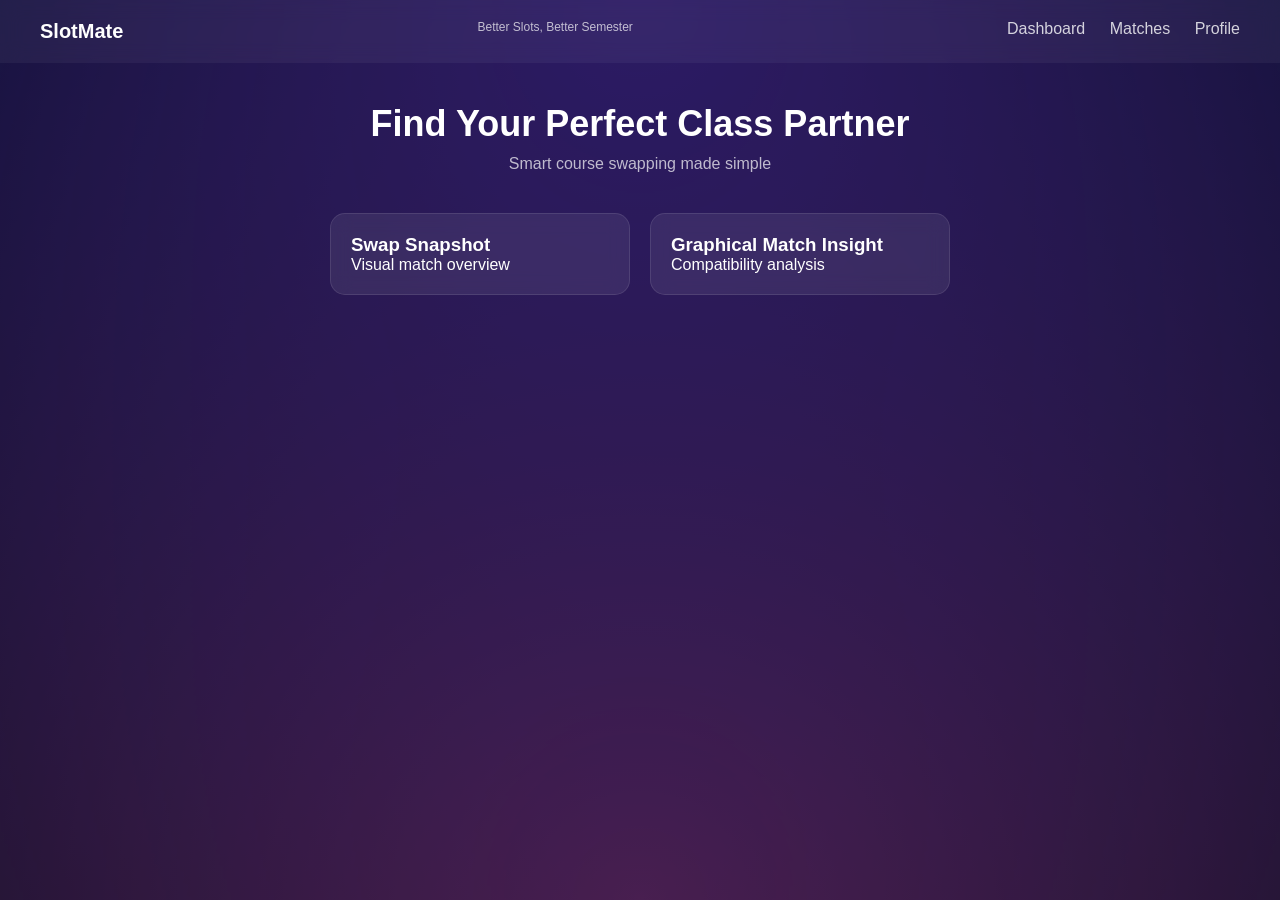
==== frontend/index.html @ 59a0ee5d "Basic initial UI" ====
<!DOCTYPE html>
<html lang="en">
<head>
    <meta charset="UTF-8">
    <meta name="viewport" content="width=device-width, initial-scale=1.0">
    <title>SlotMate</title>

    <link rel="stylesheet" href="css/global.css">
    <link rel="stylesheet" href="css/dashboard.css">
</head>
<body>

    <div class="background-glow"></div>

    <nav class="navbar">
        <div class="logo">SlotMate</div>
        <div class="slogan">Better Slots, Better Semester</div>

        <div class="nav-right">
            <span>Dashboard</span>
            <span>Matches</span>
            <span>Profile</span>
        </div>
    </nav>

    <main class="container">

        <section class="hero">
            <h1>Find Your Perfect Class Partner</h1>
            <p>Smart course swapping made simple</p>
        </section>

        <section class="cards-section">
            <div class="card">
                <h3>Swap Snapshot</h3>
                <p>Visual match overview</p>
            </div>

            <div class="card">
                <h3>Graphical Match Insight</h3>
                <p>Compatibility analysis</p>
            </div>
        </section>

    </main>

</body>
</html>
---- frontend/css/global.css ----
* {
    margin: 0;
    padding: 0;
    box-sizing: border-box;
    font-family: Arial, sans-serif;
}

body {
    background: #0b0f2a;
    color: white;
}

/* background glow */
.background-glow {
    position: fixed;
    width: 100%;
    height: 100%;
    background: radial-gradient(circle at top, #7c3aed, transparent),
                radial-gradient(circle at bottom, #ec4899, transparent);
    opacity: 0.3;
    z-index: -1;
}

/* navbar */
.navbar {
    display: flex;
    justify-content: space-between;
    padding: 20px 40px;
    background: rgba(255,255,255,0.05);
    backdrop-filter: blur(10px);
}

.logo {
    font-size: 20px;
    font-weight: bold;
}

.slogan {
    font-size: 12px;
    opacity: 0.7;
}

.nav-right span {
    margin-left: 20px;
    cursor: pointer;
    opacity: 0.8;
}

.nav-right span:hover {
    opacity: 1;
}
---- frontend/css/dashboard.css ----
.container {
    padding: 40px;
}

.hero {
    text-align: center;
    margin-bottom: 40px;
}

.hero h1 {
    font-size: 36px;
}

.hero p {
    opacity: 0.7;
    margin-top: 10px;
}

.cards-section {
    display: flex;
    gap: 20px;
    justify-content: center;
}

.card {
    width: 300px;
    padding: 20px;
    background: rgba(255,255,255,0.08);
    border: 1px solid rgba(255,255,255,0.1);
    border-radius: 15px;
    backdrop-filter: blur(10px);
    transition: 0.3s;
}

.card:hover {
    transform: translateY(-5px);
    border-color: #7c3aed;
}
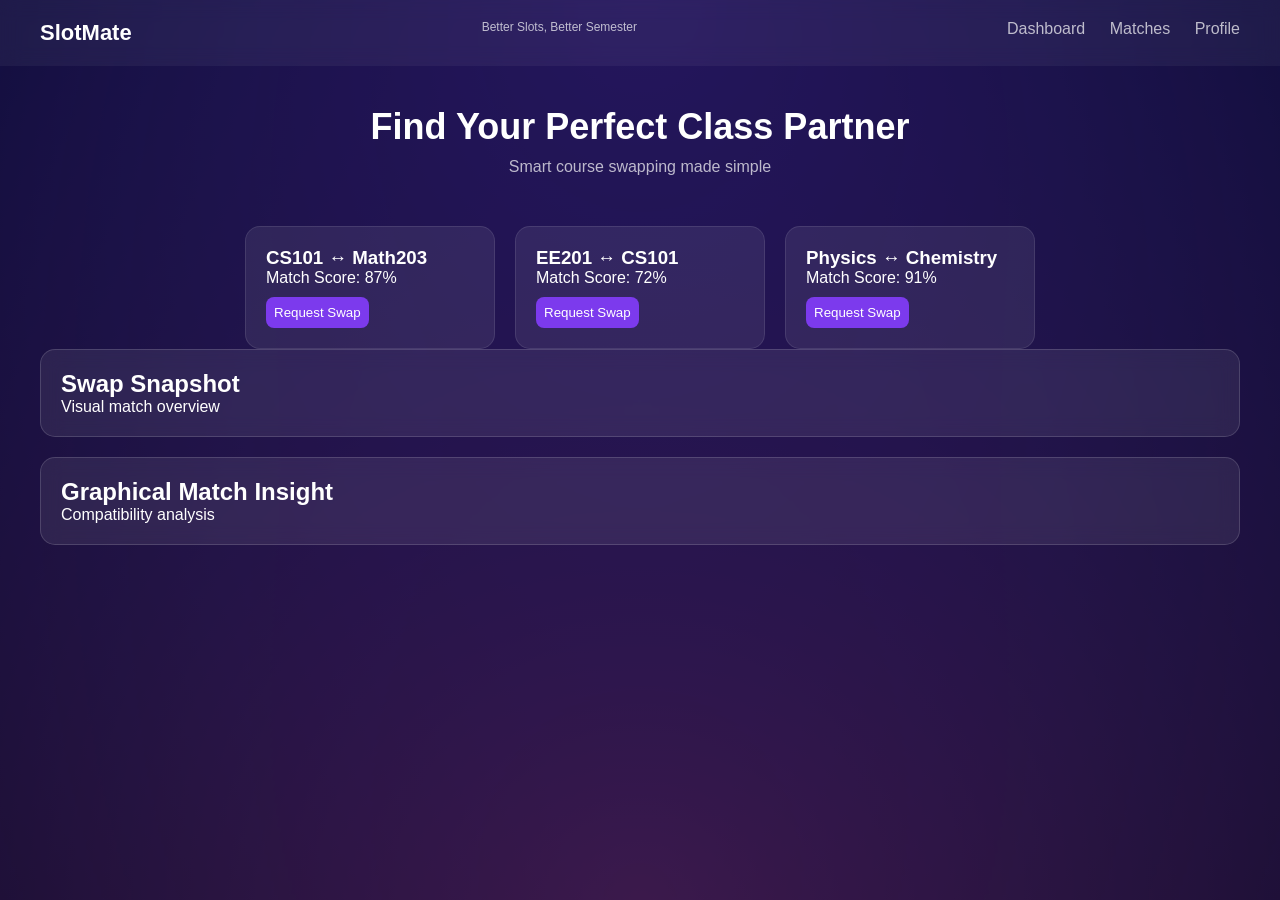
==== commit f2d7488e: "Basic ui part-2" ====
--- a/frontend/index.html
+++ b/frontend/index.html
@@ -10,18 +10,18 @@
 </head>
 <body>
 
-    <div class="background-glow"></div>
+    <div class="bg"></div>
 
-    <nav class="navbar">
+    <header class="navbar">
         <div class="logo">SlotMate</div>
         <div class="slogan">Better Slots, Better Semester</div>
 
-        <div class="nav-right">
-            <span>Dashboard</span>
-            <span>Matches</span>
-            <span>Profile</span>
+        <div class="nav-links">
+            <a href="#">Dashboard</a>
+            <a href="#">Matches</a>
+            <a href="#">Profile</a>
         </div>
-    </nav>
+    </header>
 
     <main class="container">
 
@@ -30,14 +30,38 @@
             <p>Smart course swapping made simple</p>
         </section>
 
-        <section class="cards-section">
+        <section class="cards">
+
             <div class="card">
-                <h3>Swap Snapshot</h3>
-                <p>Visual match overview</p>
+            <h3>CS101 ↔ Math203</h3>
+            <p>Match Score: 87%</p>
+            <button>Request Swap</button>
+             </div>
+
+            <div class="card">
+            <h3>EE201 ↔ CS101</h3>
+            <p>Match Score: 72%</p>
+            <button>Request Swap</button>
             </div>
 
             <div class="card">
-                <h3>Graphical Match Insight</h3>
+            <h3>Physics ↔ Chemistry</h3>
+            <p>Match Score: 91%</p>
+            <button>Request Swap</button>
+            </div>
+
+    </section>
+
+        <section class="snapshot">
+            <div class="glass-card">
+                <h2>Swap Snapshot</h2>
+                <p>Visual match overview</p>
+            </div>
+        </section>    
+
+        <section class="insight">
+            <div class="glass-card">
+                <h2>Graphical Match Insight</h2>
                 <p>Compatibility analysis</p>
             </div>
         </section>
--- a/frontend/css/global.css
+++ b/frontend/css/global.css
@@ -2,22 +2,22 @@
     margin: 0;
     padding: 0;
     box-sizing: border-box;
-    font-family: Arial, sans-serif;
+    font-family: Arial;
 }
 
 body {
-    background: #0b0f2a;
+    background: #070B2D ;
     color: white;
 }
 
 /* background glow */
-.background-glow {
+.bg {
     position: fixed;
     width: 100%;
     height: 100%;
     background: radial-gradient(circle at top, #7c3aed, transparent),
                 radial-gradient(circle at bottom, #ec4899, transparent);
-    opacity: 0.3;
+    opacity: 0.25;
     z-index: -1;
 }
 
@@ -31,7 +31,7 @@
 }
 
 .logo {
-    font-size: 20px;
+    font-size: 22px;
     font-weight: bold;
 }
 
@@ -40,12 +40,21 @@
     opacity: 0.7;
 }
 
-.nav-right span {
-    margin-left: 20px;
-    cursor: pointer;
-    opacity: 0.8;
+.nav-links a {
+   margin-left: 20px;
+   color: white;
+   text-decoration: none;
+   opacity: 0.7; 
 }
 
-.nav-right span:hover {
-    opacity: 1;
+.nav-links a:hover {
+  opacity: 1;
+}
+
+.glass-card {
+  background: rgba(255,255,255,0.08);
+  border: 1px solid rgba(255,255,255,0.15);
+  border-radius: 15px;
+  padding: 20px;
+  backdrop-filter: blur(10px);
 }
--- a/frontend/css/dashboard.css
+++ b/frontend/css/dashboard.css
@@ -4,7 +4,7 @@
 
 .hero {
     text-align: center;
-    margin-bottom: 40px;
+    margin-bottom: 50px;
 }
 
 .hero h1 {
@@ -16,23 +16,38 @@
     margin-top: 10px;
 }
 
-.cards-section {
-    display: flex;
-    gap: 20px;
-    justify-content: center;
+.snapshot, .insight {
+  margin-bottom: 20px;
+}
+
+.cards {
+  display: flex;
+  gap: 20px;
+  justify-content: center;
+  flex-wrap: wrap;
+  margin-top: 30px;
 }
 
 .card {
-    width: 300px;
-    padding: 20px;
-    background: rgba(255,255,255,0.08);
-    border: 1px solid rgba(255,255,255,0.1);
-    border-radius: 15px;
-    backdrop-filter: blur(10px);
-    transition: 0.3s;
+  width: 250px;
+  padding: 20px;
+  background: rgba(255,255,255,0.08);
+  border: 1px solid rgba(255,255,255,0.1);
+  border-radius: 15px;
+  transition: 0.3s;
 }
 
 .card:hover {
-    transform: translateY(-5px);
-    border-color: #7c3aed;
-}+  transform: translateY(-5px);
+  border-color: #7c3aed;
+}
+
+.card button {
+  margin-top: 10px;
+  padding: 8px;
+  border: none;
+  background: #7c3aed;
+  color: white;
+  border-radius: 8px;
+  cursor: pointer;
+}
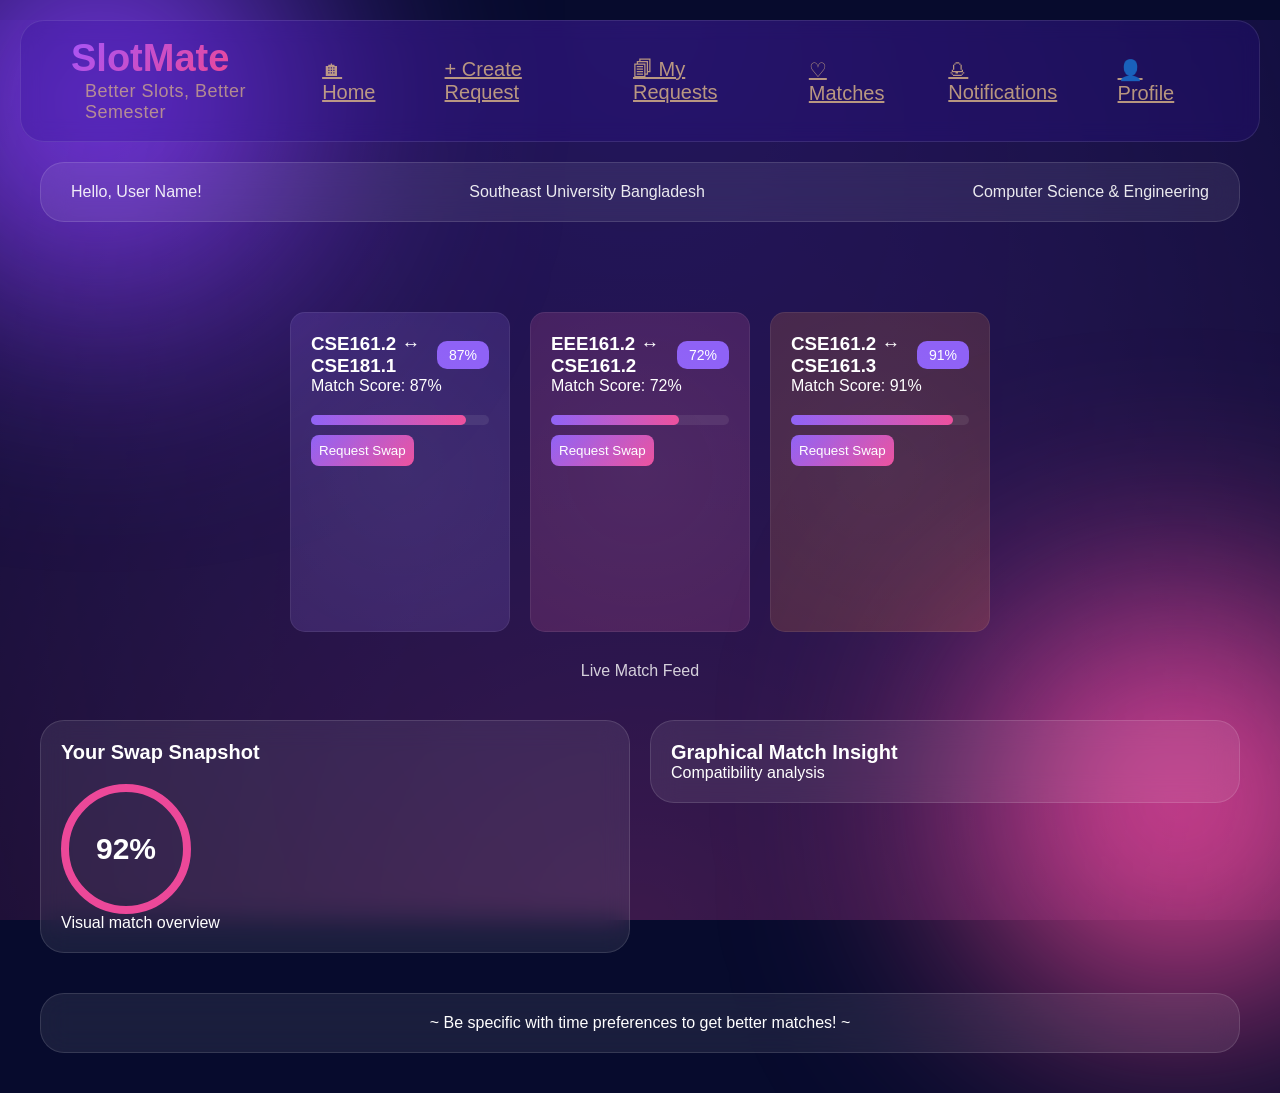
==== commit 76c4e56e: "User Dashboard Design" ====
--- a/frontend/index.html
+++ b/frontend/index.html
@@ -10,51 +10,103 @@
 </head>
 <body>
 
+    <div class="bg-glow glow1"></div>
+    <div class="bg-glow glow2"></div>
+
     <div class="bg"></div>
 
     <header class="navbar">
+        <div class="brand"> 
         <div class="logo">SlotMate</div>
         <div class="slogan">Better Slots, Better Semester</div>
-
+       </div>
         <div class="nav-links">
-            <a href="#">Dashboard</a>
-            <a href="#">Matches</a>
-            <a href="#">Profile</a>
+            <a href="#">🏠︎ Home</a>
+            <a href="#">+ Create Request</a> 
+            <a href="#">🗐 My Requests</a>
+            <a href="#">♡ Matches</a>
+            <a href="#">🕭 Notifications</a>
+            <a href="#">👤 Profile</a> 
         </div>
     </header>
 
+    <section class="top-info glass-card">
+
+       <div class="info-item">
+            Hello, User Name!
+        </div>
+
+       <div class="info-item">
+         Southeast University Bangladesh
+       </div>
+
+       <div class="info-item">
+         Computer Science & Engineering
+        </div>
+
+    </section>
+    
+
     <main class="container">
-
-        <section class="hero">
-            <h1>Find Your Perfect Class Partner</h1>
-            <p>Smart course swapping made simple</p>
-        </section>
 
         <section class="cards">
 
-            <div class="card">
-            <h3>CS101 ↔ Math203</h3>
-            <p>Match Score: 87%</p>
+            <div class="card card-purple">
+            <div class="card-top">
+            <h3>CSE161.2 ↔ CSE181.1</h3>
+            <span class="match-tag">87%</span>
+            </div>
+             <p>Match Score: 87%</p>
+            <div class="compatibility">
+              <div class="bar" style="width:87%" >
+
+              </div>
+            </div>
             <button>Request Swap</button>
              </div>
 
-            <div class="card">
-            <h3>EE201 ↔ CS101</h3>
+            <div class="card card-pink">
+            <div class="card-top">
+            <h3>EEE161.2 ↔ CSE161.2</h3>
+             <span class="match-tag">72%</span>
+            </div>
             <p>Match Score: 72%</p>
+            <div class="compatibility">
+              <div class="bar" style="width: 72%;">
+                
+              </div>
+            </div>
             <button>Request Swap</button>
             </div>
 
-            <div class="card">
-            <h3>Physics ↔ Chemistry</h3>
+            <div class="card card-orange">
+            <div class="card-top">
+            <h3>CSE161.2 ↔ CSE161.3</h3>
+            <span class="match-tag">91%</span>
+            </div>
             <p>Match Score: 91%</p>
+             <div class="compatibility">
+              <div class="bar" style="width: 91%;">
+                
+              </div>
+            </div>
             <button>Request Swap</button>
             </div>
 
     </section>
 
+    <div class="live-feed">
+     Live Match Feed
+     </div>
+
+    <section class="bottom-sections">
+
         <section class="snapshot">
             <div class="glass-card">
-                <h2>Swap Snapshot</h2>
+                <h2>Your Swap Snapshot</h2>
+                <div class="snapshot-circle">
+                    92%
+                </div>
                 <p>Visual match overview</p>
             </div>
         </section>    
@@ -66,6 +118,12 @@
             </div>
         </section>
 
+    </section>
+
+    <div class="quick-tip glass-card">
+    ~ Be specific with time preferences to get better matches! ~
+    </div>
+
     </main>
 
 </body>
--- a/frontend/css/global.css
+++ b/frontend/css/global.css
@@ -25,36 +25,87 @@
 .navbar {
     display: flex;
     justify-content: space-between;
-    padding: 20px 40px;
-    background: rgba(255,255,255,0.05);
+    padding: 18px 50px;
+    margin:20px;
+    border-radius:24px;
+    border:1px solid rgba(255,255,255,0.1);
+    background: rgba(46, 15, 149, 0.27);
     backdrop-filter: blur(10px);
+}
+.nav-links{
+    display:flex;
+    gap:20px;
+    align-items:center;
+}
+
+.nav-links a{
+    padding:10px 18px;
+    border-radius:12px;
+    transition:0.3s;
+    font-size: 20px;
+    color: burlywood;
+    opacity: 0.8;
+}
+
+.nav-links a:hover{
+    background:rgba(255,255,255,0.08);
+}
+
+.brand{
+    display:flex;
+    flex-direction:column;
+    align-items:flex-start;
 }
 
 .logo {
-    font-size: 22px;
+    font-size: 38px;
     font-weight: bold;
+    background:linear-gradient(135deg,#A855F7,#EC4899);
+    -webkit-background-clip:text;
+    background-clip:text;
+    -webkit-text-fill-color:transparent;
+    color:transparent;
+     line-height:1;
 }
 
+
 .slogan {
-    font-size: 12px;
+    font-size: 18px;
     opacity: 0.7;
-}
+    margin-left:14px;
+    margin-top:4px;
+    color:burlywood ;
+    letter-spacing:0.5px;
 
-.nav-links a {
-   margin-left: 20px;
-   color: white;
-   text-decoration: none;
-   opacity: 0.7; 
-}
-
-.nav-links a:hover {
-  opacity: 1;
 }
 
 .glass-card {
   background: rgba(255,255,255,0.08);
-  border: 1px solid rgba(255,255,255,0.15);
-  border-radius: 15px;
+  border: 1px solid rgba(255,255,255,0.12);
+  border-radius: 24px;
   padding: 20px;
-  backdrop-filter: blur(10px);
+  backdrop-filter: blur(14px);
+  height: auto;
+  width: auto;
+}
+
+.bg-glow{
+    position:fixed;
+    width:400px;
+    height:400px;
+    border-radius:50%;
+    filter:blur(120px);
+    z-index:-1;
+}
+
+.glow1{
+    background:#7C3AED;
+    top:-100px;
+    left:-100px;
+}
+
+.glow2{
+    background:#EC4899;
+    bottom:-100px;
+    right:-100px;
 }
--- a/frontend/css/dashboard.css
+++ b/frontend/css/dashboard.css
@@ -2,22 +2,55 @@
     padding: 40px;
 }
 
-.hero {
-    text-align: center;
-    margin-bottom: 50px;
+.top-info{
+    margin:20px 40px;
+
+    display:flex;
+    justify-content:space-between;
+    align-items:center;
+
+    padding:20px 30px;
 }
 
-.hero h1 {
-    font-size: 36px;
+.info-item{
+    opacity:0.9;
 }
 
-.hero p {
-    opacity: 0.7;
-    margin-top: 10px;
+.bottom-sections{
+    display:grid;
+    grid-template-columns:1fr 1fr;
+    gap:20px;
+
+    margin-top:40px;
 }
 
 .snapshot, .insight {
   margin-bottom: 20px;
+
+}
+.snapshot h2 {
+    font-size: 20px;
+}
+
+.insight h2 {
+    font-size: 20px;
+}
+
+.snapshot-circle{
+    width:130px;
+    height:130px;
+
+    border-radius:50%;
+    border:8px solid #EC4899;
+
+    display:flex;
+    justify-content:center;
+    align-items:center;
+
+    font-size:30px;
+    font-weight:bold;
+
+    margin-top:20px;
 }
 
 .cards {
@@ -29,25 +62,104 @@
 }
 
 .card {
-  width: 250px;
+  width: 220px;
+  min-height:320px;
   padding: 20px;
   background: rgba(255,255,255,0.08);
   border: 1px solid rgba(255,255,255,0.1);
   border-radius: 15px;
   transition: 0.3s;
+  position:relative;
+  overflow:hidden;
+}
+
+.card::before{
+    content:'';
+    position:absolute;
+
+    width:200%;
+    height:200%;
+
+    background:radial-gradient(circle,
+    rgba(255,255,255,0.15),
+    transparent);
+
+    top:-50%;
+    left:-50%;
+
+    opacity:0.4;
 }
 
 .card:hover {
-  transform: translateY(-5px);
-  border-color: #7c3aed;
+  transform: translateY(-8px);
+  border-color: #8B5CF6 ;
+}
+
+.card-purple{
+    background:rgba(139,92,246,0.15);
+}
+
+.card-orange{
+    background:rgba(249,115,22,0.15);
+}
+
+.card-blue{
+    background:rgba(59,130,246,0.15);
+}
+
+.card-pink{
+    background:rgba(236,72,153,0.15);
 }
 
 .card button {
   margin-top: 10px;
   padding: 8px;
   border: none;
-  background: #7c3aed;
+  background: linear-gradient(135deg,#8B5CF6,#EC4899);
   color: white;
   border-radius: 8px;
   cursor: pointer;
+  transition: 0.3s;
 }
+
+button:hover{
+    transform:translateY(-3px);
+}
+
+.card-top{
+    display:flex;
+    justify-content:space-between;
+    align-items:center;
+}
+
+.match-tag{
+    background:#8B5CF6;
+    padding:6px 12px;
+    border-radius:10px;
+    font-size:14px;
+}
+
+.compatibility{
+    margin-top:20px;
+    height:10px;
+    background:rgba(255,255,255,0.08);
+    border-radius:10px;
+}
+
+.bar{
+    width:85%;
+    height:100%;
+    border-radius:10px;
+    background:linear-gradient(90deg,#8B5CF6,#EC4899);
+}
+
+.live-feed{
+    text-align:center;
+    margin-top:30px;
+    opacity:0.8;
+}
+
+.quick-tip{
+    margin-top:20px;
+    text-align:center;
+}
